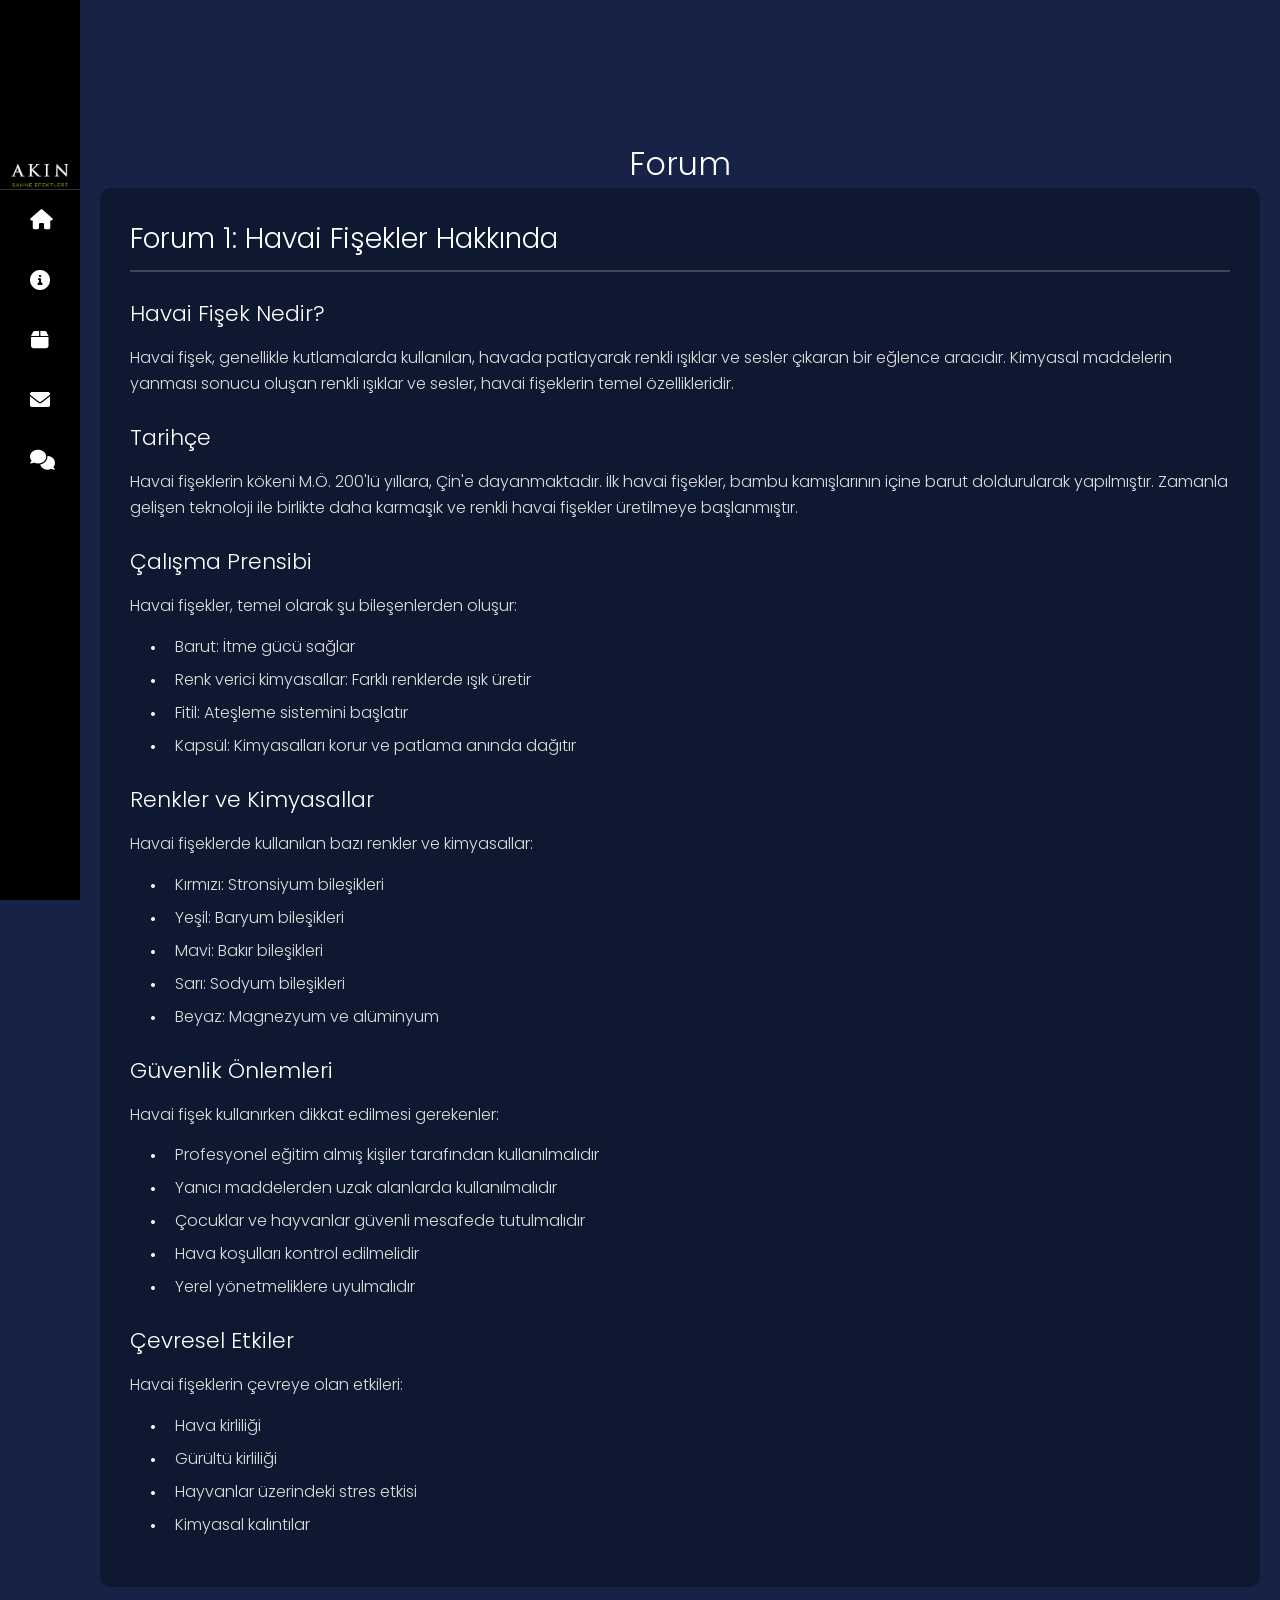
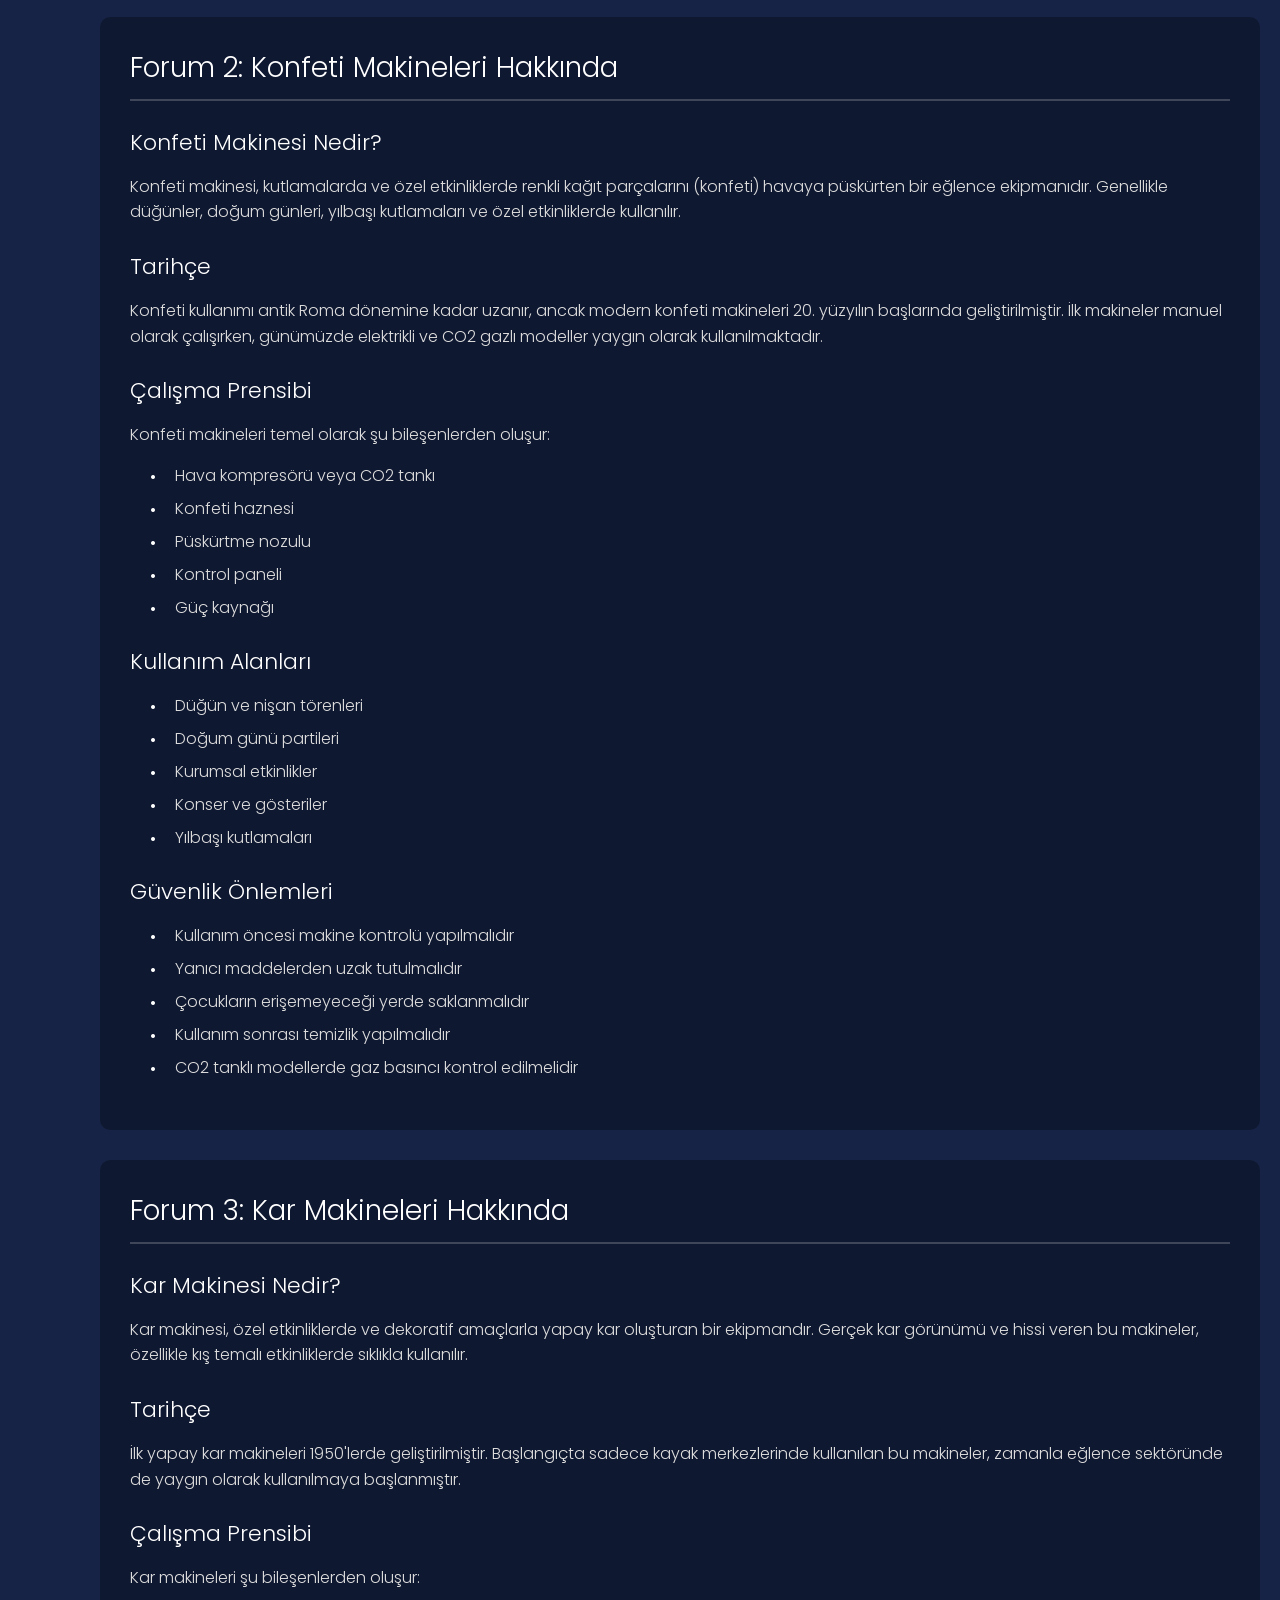
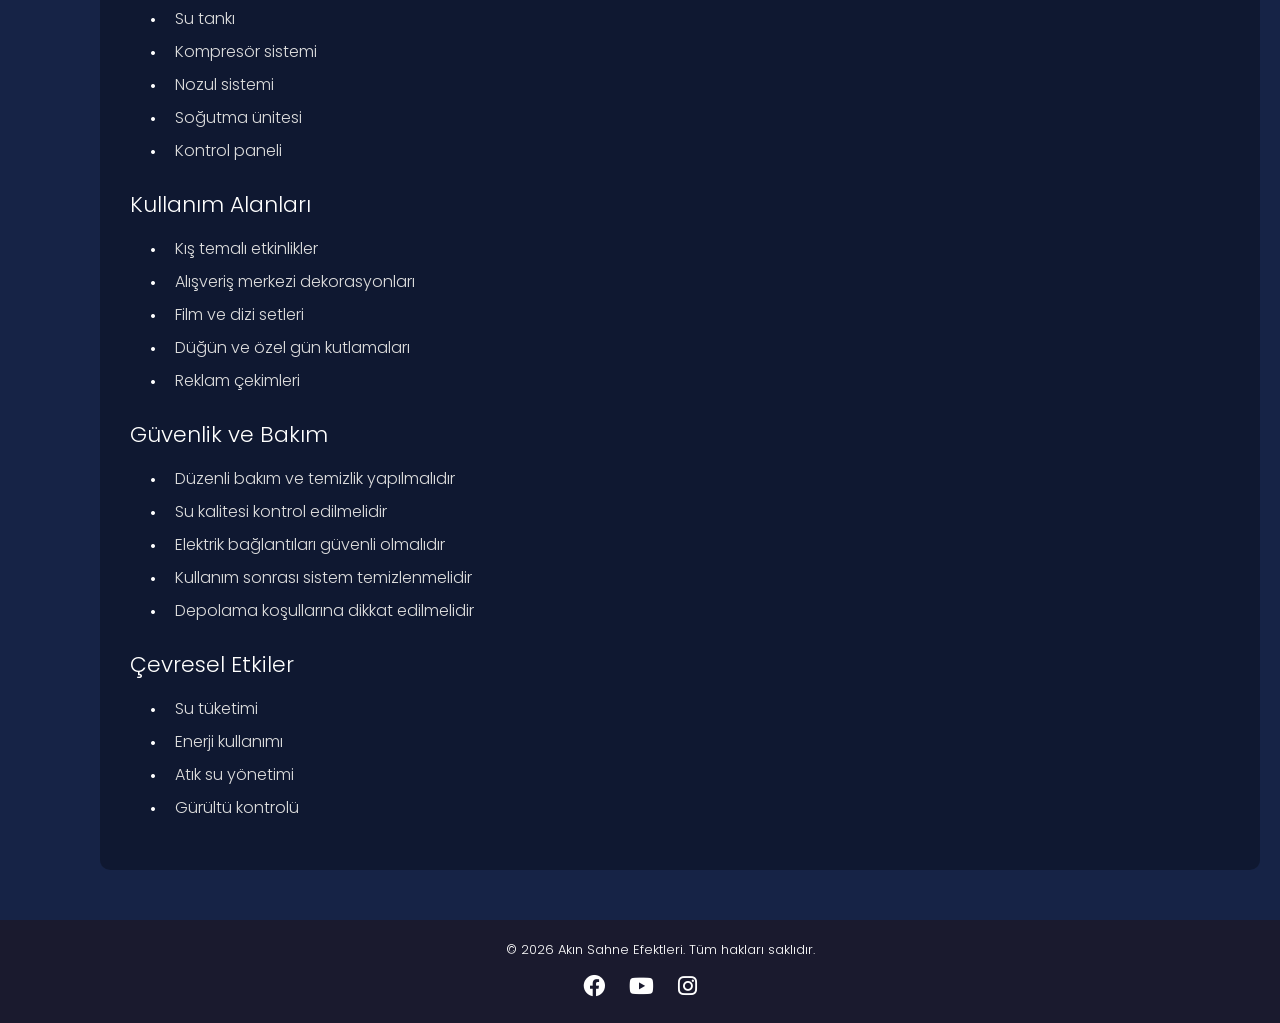
==== forum.html @ 1e7ed553 "Add files via upload" ====
<!DOCTYPE html>

 <!DOCTYPE html>

<html lang="tr">
<head>
    <meta charset="UTF-8">
    <meta name="viewport" content="width=device-width, initial-scale=1.0">
    <title>Forum</title>
    <link rel="stylesheet" href="css/style.css">
    <link rel="stylesheet" href="https://cdnjs.cloudflare.com/ajax/libs/font-awesome/6.0.0/css/all.min.css">
</head>
<body>

    <div class="navbar" id="navbar">

        <div class="logo-container">
            <img src="logo-closed.png" alt="Kapalı Logo" class="navbar-logo closed-logo">
            <img src="logo-open.gif" alt="Açık Logo" class="navbar-logo open-logo">
        </div>
        <a href="index.html"><i class="fas fa-home"></i><span> Anasayfa</span></a>
        <a href="hakkimizda.html"><i class="fas fa-info-circle"></i><span> Hakkımızda</span></a>
         <a href="uzmanliklar.html" class="dropbtn"><i class="fas fa-box"></i><span> Ürünler</span></a>
            <!-- <div class="dropdown-content"> -->
                <!-- <a href="#"><i class="fas fa-fire"></i> Havai Fişek</a> -->
                <!-- <a href="#"><i class="fas fa-mountain"></i> Volkan-Şelale</a> -->
                <!-- <a href="#"><i class="fas fa-star"></i> Konfeti</a> -->
                <!-- <a href="#"><i class="fas fa-cloud"></i> Sis Makinesi</a> -->
                <!-- <a href="#"><i class="fas fa-wind"></i> JO2 Jet</a> -->
                <!-- <a href="#"><i class="fas fa-fire-alt"></i> Alev Makinesi</a> -->
                <!-- <a href="#"><i class="fas fa-snowflake"></i> Kuru Buz</a> -->
                <!-- <a href="#"><i class="fas fa-circle"></i> Balon</a> -->
            <!-- </div> -->
        <!-- </div> -->
        <a href="iletisim.html"><i class="fas fa-envelope"></i><span> İletişim</span></a>
        <div class="dropdown">
            <a href="forum.html" class="dropbtn"><i class="fas fa-comments"></i><span> Forum</span></a>
            <!-- <div class="dropdown-content"> -->
                <!-- <a href="forum.html"><i class="fas fa-comment"></i> Forum 1</a> -->
                <!-- <a href="forum.html"><i class="fas fa-comment"></i> Forum 2</a> -->
                <!-- <a href="forum.html"><i class="fas fa-comment"></i> Forum 3</a> -->
            <!-- </div> -->

            </div>
        </div>
    </div>

    





 
     <script src="js/scripts.js"></script>
 

 <div id="main">
        <div class="content">
            <h1 style="color: #fff; text-align: center;">Forum</h1>
            <div class="forum-container">
                <div class="forum-category">
                    <h2></h2>
                    <div class="forum-topic">
                        
                        <p></p>
                    </div>
                    <div class="forum-topic">
                        <h3></h3>
                        <p></p>
                    </div>
                    <div class="forum-topic">
                        <h3></h3>
                        <p></p>
   </div>
   </div>
 </div>
            <div class="forum-section">
                <h2>Forum 1: Havai Fişekler Hakkında</h2>
                <div class="forum-content">
                    <h3>Havai Fişek Nedir?</h3>
                    <p>Havai fişek, genellikle kutlamalarda kullanılan, havada patlayarak renkli ışıklar ve sesler çıkaran bir eğlence aracıdır. Kimyasal maddelerin yanması sonucu oluşan renkli ışıklar ve sesler, havai fişeklerin temel özellikleridir.</p>

                    <h3>Tarihçe</h3>
                    <p>Havai fişeklerin kökeni M.Ö. 200'lü yıllara, Çin'e dayanmaktadır. İlk havai fişekler, bambu kamışlarının içine barut doldurularak yapılmıştır. Zamanla gelişen teknoloji ile birlikte daha karmaşık ve renkli havai fişekler üretilmeye başlanmıştır.</p>

                    <h3>Çalışma Prensibi</h3>
                    <p>Havai fişekler, temel olarak şu bileşenlerden oluşur:</p>
                    <ul>
                        <li>Barut: İtme gücü sağlar</li>
                        <li>Renk verici kimyasallar: Farklı renklerde ışık üretir</li>
                        <li>Fitil: Ateşleme sistemini başlatır</li>
                        <li>Kapsül: Kimyasalları korur ve patlama anında dağıtır</li>
                    </ul>

                    <h3>Renkler ve Kimyasallar</h3>
                    <p>Havai fişeklerde kullanılan bazı renkler ve kimyasallar:</p>
                    <ul>
                        <li>Kırmızı: Stronsiyum bileşikleri</li>
                        <li>Yeşil: Baryum bileşikleri</li>
                        <li>Mavi: Bakır bileşikleri</li>
                        <li>Sarı: Sodyum bileşikleri</li>
                        <li>Beyaz: Magnezyum ve alüminyum</li>
                    </ul>

                    <h3>Güvenlik Önlemleri</h3>
                    <p>Havai fişek kullanırken dikkat edilmesi gerekenler:</p>
                    <ul>
                        <li>Profesyonel eğitim almış kişiler tarafından kullanılmalıdır</li>
                        <li>Yanıcı maddelerden uzak alanlarda kullanılmalıdır</li>
                        <li>Çocuklar ve hayvanlar güvenli mesafede tutulmalıdır</li>
                        <li>Hava koşulları kontrol edilmelidir</li>
                        <li>Yerel yönetmeliklere uyulmalıdır</li>
                    </ul>

                    <h3>Çevresel Etkiler</h3>
                    <p>Havai fişeklerin çevreye olan etkileri:</p>
                    <ul>
                        <li>Hava kirliliği</li>
                        <li>Gürültü kirliliği</li>
                        <li>Hayvanlar üzerindeki stres etkisi</li>
                        <li>Kimyasal kalıntılar</li>
                    </ul>
   </div>
 </div>
 
            <div class="forum-section">
                <h2>Forum 2: Konfeti Makineleri Hakkında</h2>
                <div class="forum-content">
                    <h3>Konfeti Makinesi Nedir?</h3>
                    <p>Konfeti makinesi, kutlamalarda ve özel etkinliklerde renkli kağıt parçalarını (konfeti) havaya püskürten bir eğlence ekipmanıdır. Genellikle düğünler, doğum günleri, yılbaşı kutlamaları ve özel etkinliklerde kullanılır.</p>

                    <h3>Tarihçe</h3>
                    <p>Konfeti kullanımı antik Roma dönemine kadar uzanır, ancak modern konfeti makineleri 20. yüzyılın başlarında geliştirilmiştir. İlk makineler manuel olarak çalışırken, günümüzde elektrikli ve CO2 gazlı modeller yaygın olarak kullanılmaktadır.</p>

                    <h3>Çalışma Prensibi</h3>
                    <p>Konfeti makineleri temel olarak şu bileşenlerden oluşur:</p>
                    <ul>
                        <li>Hava kompresörü veya CO2 tankı</li>
                        <li>Konfeti haznesi</li>
                        <li>Püskürtme nozulu</li>
                        <li>Kontrol paneli</li>
                        <li>Güç kaynağı</li>
                    </ul>

                    <h3>Kullanım Alanları</h3>
                    <ul>
                        <li>Düğün ve nişan törenleri</li>
                        <li>Doğum günü partileri</li>
                        <li>Kurumsal etkinlikler</li>
                        <li>Konser ve gösteriler</li>
                        <li>Yılbaşı kutlamaları</li>
                    </ul>

                    <h3>Güvenlik Önlemleri</h3>
                    <ul>
                        <li>Kullanım öncesi makine kontrolü yapılmalıdır</li>
                        <li>Yanıcı maddelerden uzak tutulmalıdır</li>
                        <li>Çocukların erişemeyeceği yerde saklanmalıdır</li>
                        <li>Kullanım sonrası temizlik yapılmalıdır</li>
                        <li>CO2 tanklı modellerde gaz basıncı kontrol edilmelidir</li>
                    </ul>
   </div>
 </div>
 
            <div class="forum-section">
                <h2>Forum 3: Kar Makineleri Hakkında</h2>
                <div class="forum-content">
                    <h3>Kar Makinesi Nedir?</h3>
                    <p>Kar makinesi, özel etkinliklerde ve dekoratif amaçlarla yapay kar oluşturan bir ekipmandır. Gerçek kar görünümü ve hissi veren bu makineler, özellikle kış temalı etkinliklerde sıklıkla kullanılır.</p>

                    <h3>Tarihçe</h3>
                    <p>İlk yapay kar makineleri 1950'lerde geliştirilmiştir. Başlangıçta sadece kayak merkezlerinde kullanılan bu makineler, zamanla eğlence sektöründe de yaygın olarak kullanılmaya başlanmıştır.</p>

                    <h3>Çalışma Prensibi</h3>
                    <p>Kar makineleri şu bileşenlerden oluşur:</p>
                    <ul>
                        <li>Su tankı</li>
                        <li>Kompresör sistemi</li>
                        <li>Nozul sistemi</li>
                        <li>Soğutma ünitesi</li>
                        <li>Kontrol paneli</li>
                    </ul>

                    <h3>Kullanım Alanları</h3>
                    <ul>
                        <li>Kış temalı etkinlikler</li>
                        <li>Alışveriş merkezi dekorasyonları</li>
                        <li>Film ve dizi setleri</li>
                        <li>Düğün ve özel gün kutlamaları</li>
                        <li>Reklam çekimleri</li>
                    </ul>

                    <h3>Güvenlik ve Bakım</h3>
                    <ul>
                        <li>Düzenli bakım ve temizlik yapılmalıdır</li>
                        <li>Su kalitesi kontrol edilmelidir</li>
                        <li>Elektrik bağlantıları güvenli olmalıdır</li>
                        <li>Kullanım sonrası sistem temizlenmelidir</li>
                        <li>Depolama koşullarına dikkat edilmelidir</li>
                    </ul>

                    <h3>Çevresel Etkiler</h3>
                    <ul>
                        <li>Su tüketimi</li>
                        <li>Enerji kullanımı</li>
                        <li>Atık su yönetimi</li>
                        <li>Gürültü kontrolü</li>
                    </ul>
   </div>
 </div>
  </div>
</div>






    <script>
        // Temel değişkenler
        const navbar = document.querySelector('.navbar');
        const main = document.getElementById('main');
        const mobileMenuBtn = document.querySelector('.mobile-menu-btn');
        const closeBtn = document.querySelector('.close-btn');
        let isMobile = window.innerWidth <= 768;
        let isHovering = false;

        // Mobil menü kontrolü
        function toggleNav() {
            if (isMobile) {
                navbar.classList.toggle('active');
                document.body.classList.toggle('navbar-active');
                
                if (navbar.classList.contains('active')) {
                    navbar.style.width = '250px';
                    main.style.marginLeft = '250px';
                    main.style.width = 'calc(100% - 250px)';
                } else {
                    navbar.style.width = '60px';
                    main.style.marginLeft = '60px';
                    main.style.width = 'calc(100% - 60px)';
                }
            }
        }

        // Logo animasyonu
        document.querySelector('.navbar').addEventListener('mouseover', function () {
            const gifLogo = document.querySelector('.open-logo');
            if (gifLogo) {
                const src = gifLogo.src;
                gifLogo.src = '';
                gifLogo.src = src;
            }
        });
    </script>

    <!-- <div id="main"> -->
        <!-- <div class="content"> -->
            <!-- <h1>Forum</h1> -->
            <!-- <div class="forum-container"> -->
                <!-- <div class="forum-category"> -->
                    <!-- <h2><i class="fas fa-comments"></i> Genel Tartışma</h2> -->
                    <!-- <div class="forum-topic"> -->
                        <!-- <h3>Forum 1</h3> -->
                        <!-- <p>Genel konular hakkında tartışmalar ve paylaşımlar.</p> -->
                    <!-- </div> -->
                    <!-- <div class="forum-topic"> -->
                        <!-- <h3>Forum 2</h3> -->
                        <!-- <p>Ürünlerimiz hakkında sorular ve cevaplar.</p> -->
                    <!-- </div> -->
                    <!-- <div class="forum-topic"> -->
                        <!-- <h3>Forum 3</h3> -->
                        <!-- <p>Etkinlikler ve organizasyonlar hakkında bilgiler.</p> -->
                    <!-- </div> -->
                <!-- </div> -->
            <!-- </div> -->
        <!-- </div> -->
    <!-- </div> -->

<style>
  footer.social-foot a { color: #fff; font-size: 22px; margin: 0 10px; transition: 0.2s; text-decoration: none; }
  footer.social-foot a:hover { opacity: 0.7; transform: scale(1.1); }
  /* optional brand colors on hover */
  footer.social-foot a:hover .fa-facebook { color: #1877f2; }
  footer.social-foot a:hover .fa-youtube { color: #ff0000; }
  footer.social-foot a:hover .fa-instagram { color: #e4405f; }
</style>

<footer style="background:#1a1a2e; color:white; padding:20px; text-align:center; width:100%; font-size:13px; display:flex; flex-direction:column; align-items:center; gap:10px;" class="social-foot">
  <p style="margin:0; padding-left:40px;">© 2026 Akın Sahne Efektleri. Tüm hakları saklıdır.</p>
  <div>
    <a href="https://www.facebook.com/people/Ak%C4%B1n-havaifi%C5%9Fek/100064888848456/?locale=en_GB#" target="_blank" aria-label="Facebook"><i class="fab fa-facebook"></i></a>
    <a href="https://www.youtube.com/@recaibat7346" target="_blank" aria-label="YouTube"><i class="fab fa-youtube"></i></a>
    <a href="https://www.instagram.com/akinsahneefektleri/" target="_blank" aria-label="Instagram"><i class="fab fa-instagram"></i></a>
  </div>
</footer>
</body>
</html>
---- css/style.css ----
/* ===== TEMEL AYARLAR ===== */
@import url('https://fonts.googleapis.com/css2?family=Poppins:wght@300;400;500&display=swap');
* {
    margin: 0;
    padding: 0;
    box-sizing: border-box;
    font-family: 'Poppins', sans-serif;
    font-weight: 300;
}

body {
    background-color: #162346;
    transition: margin-left 0.5s;
}





h1 {
    color: #fff !important;
}






/* Yaptigimiz İşler butonu stili */
.yaptigimizisler {
    background-color: #162346;
    color: white;
    padding: 10px 20px;
    border-radius: 5px; /* Yuvarlatılmış köşeler */
    text-decoration: none;
    margin: 10px;
}




/* ===== İLETİŞİM SAYFASI ===== */
.contact-info {
    background: rgba(255, 255, 255, 0.1);
    padding: 30px;
    border-radius: 10px;
    margin-bottom: 30px;
}

.contact-info h2 {
    color: #fff;
    margin-bottom: 20px;
    font-size: 24px;
}

.contact-info ul {
    list-style: none;
    padding: 0;
}

.contact-info li {
    color: #ddd;
    margin-bottom: 15px;
    font-size: 16px;
    display: flex;
    align-items: center;
}

.contact-info li i {
    margin-right: 15px;
    font-size: 20px;
    color: #fff;
}

.contact-info a {
    color: #ddd;
    text-decoration: none;
    transition: color 0.3s ease;
}

.contact-info a:hover {
    color: #fff;
}

.map-container {
    background: rgba(255, 255, 255, 0.1);
    padding: 30px;
    border-radius: 10px;
}

.map-container h2 {
    color: #fff;
    margin-bottom: 20px;
    font-size: 24px;
}

.map {
    width: 100%;
    height: 450px;
    border-radius: 5px;
    overflow: hidden;
}

.map iframe {
    width: 100%;
    height: 100%;
    border: none;
}



/* Forum Sayfası Stilleri */
.forum-section {
    background: rgba(0, 0, 0, 0.3);
    border-radius: 10px;
    padding: 30px;
    margin-bottom: 30px;
}

.forum-section h2 {
    color: #fff;
    font-size: 28px;
    margin-bottom: 20px;
    border-bottom: 2px solid rgba(255, 255, 255, 0.2);
    padding-bottom: 10px;
}

.forum-content h3 {
    color: #fff;
    font-size: 22px;
    margin: 25px 0 15px;
}

.forum-content p {
    color: #ddd;
    line-height: 1.6;
    margin-bottom: 15px;
}

.forum-content ul {
    list-style-type: none;
    padding-left: 20px;
    margin-bottom: 20px;
}

.forum-content ul li {
    color: #ddd;
    margin-bottom: 8px;
    position: relative;
    padding-left: 25px;
}

.forum-content ul li:before {
    content: "•";
    color: #fff;
    position: absolute;
    left: 0;
    font-size: 18px;
}






/* Hakkımızda Sayfası Stilleri */
.about-content {
    max-width: 600px;
    margin: 0 auto;
    padding: 20px;
    text-align: left;
}

.about-section {
    margin-bottom: 30px;
    padding: 15px;
    background: rgba(0, 0, 0, 0.2);
    border-radius: 10px;
    box-shadow: 0 4px 8px rgba(0, 0, 0, 0.2);
	
}

.about-section h2 {
    color: #fff;
    font-size: 20px;
    margin-bottom: 15px;

}

.about-section p {
    color: #ddd;
    line-height: 1.6;
    margin-bottom: 15px;
    text-align: right;
    font-size: 14px;
	    text-align: left;

}

.about-image {
    width: 100%;
    max-width: 400px;
    height: auto;
    margin: 15px auto;
    display: block;
    border-radius: 10px;
    box-shadow: 0 4px 8px rgba(0, 0, 0, 0.3);
}

.about-image-container {
    text-align: center;
    margin: 20px 0;
}








/* ===== NAVBAR ===== */
.navbar {
    height: 100vh;
    width: 80px;
    position: fixed;
    z-index: 1000;
    top: 0;
    left: 0;
    background-color: black;
    overflow-x: hidden;
    transition: all 0.3s ease;
    padding: 50px 0 0 0;
    white-space: nowrap;
    scrollbar-width: none;
    -ms-overflow-style: none;
    display: flex;
    flex-direction: column;
	overflow-y: auto;
}

.navbar::-webkit-scrollbar {
    display: none;
}

.navbar:hover {
    width: 250px;
}

/* ===== LOGO ===== */
.logo-container {
    text-align: center;
    border-bottom: 1px solid #333;
    padding: 40px 0;
    height: 140px;
    display: flex;
    align-items: center;
    justify-content: center;
    position: relative;
    flex-shrink: 0;
}

.navbar-logo {
    transition: all 0.3s ease;
    position: absolute;
    left: 50%;
    top: 50%;
    transform: translate(-50%, -50%);
}

.closed-logo {
    width: 60px;
    height: auto;
    opacity: 1;
	margin-top: 50px;
}

.open-logo {
    width: 160px;
    height: auto;
    opacity: 0;
}

.navbar:hover .closed-logo {
    opacity: 0;
}

.navbar:hover .open-logo {
    opacity: 1;
}

/* ===== MENÜ LİNKLERİ ===== */
.navbar a {
    padding: 20px 16px;
    text-decoration: none;
    font-size: 16px;
    color: #fff;
    display: flex;
    align-items: center;
    justify-content: center;
    transition: 0.2s;
    opacity: 1;
    letter-spacing: 0.5px;
    margin: 0;
    flex-shrink: 0;
}

.navbar a:hover {
    color: #ccc;
    background-color: transparent !important;
}

.navbar a i {
    width: 20px;
    text-align: center;
    margin-right: 0;
    font-size: 20px;
    transition: margin-right 0.3s ease;
}

.navbar:hover a {
    justify-content: flex-start;
}

.navbar:hover a i {
    margin-right: 10px;
}

.navbar a span {
    opacity: 0;
    transition: opacity 0.3s ease;
    margin-left: 0;
}


.navbar:hover a span {
    opacity: 1;
    margin-left: 15px;
}

/* Navbar kapalıyken sadece ikonları göster */
.navbar:not(:hover) a span {
    display: none;
}

/* ===== AÇILIR MENÜ ===== */
.dropdown {
    position: relative;
    width: 100%;
	transition: all 0.3s ease;
	
}

.dropdown-content {
    position: relative;
    left: 0;
    background-color: black;
    display: none;
    min-width: 100%;
	transition: all 0.3s ease;
    max-height: 0;
    overflow: hidden;
    opacity: 0;
	
}

.dropdown:hover .dropdown-content {
    display: block;
	max-height: 500px; /* Yeterli büyük bir değer */
    opacity: 1;
}

.dropdown-content a {
    font-size: 15px;
    padding: 10px 16px 10px 46px;
    color: #ddd;
}

.dropdown-content a:hover {
    background-color: rgba(255, 255, 255, 0.1);
}

/* ===== ANA İÇERİK ===== */
#main {
    transition: all 0.3s ease;
    padding: 0;
    margin-left: 80px;
    margin-top: 120px;
	    min-height: 100vh; /* Sayfa boyunca uzat */
    overflow-x: hidden; /* Yatay kaymayı engelle */
}

.navbar:hover ~ #main {
    margin-left: 250px;
}

/* ===== MOBİL MENÜ BUTONU ===== */


/* ===== MOBİL UYUMLULUK ===== */
@media (max-width: 768px) {
    .navbar {
        width: 60px;
        transition: all 0.3s ease;
        position: fixed;
        height: 100vh;
        background-color: black;
        z-index: 1000;
        overflow-y: auto;
        display: flex;
        flex-direction: column;
        padding-top: 0;
		padding-bottom: 0;
        top: 0;
        left: 0;
		bottom: 0;




    }
    
    .navbar.active {
        width: 250px;
    }
    
    #main {
        margin-left: 60px;
        transition: all 0.3s ease;
        width: calc(100% - 60px);
        position: relative;
        z-index: 1;
    }

    .navbar.active ~ #main {
        margin-left: 250px;
        width: calc(100% - 250px);
    }
    
    .mobile-menu-btn {
        display: block;
        position: fixed;
        top: 20px;
        left: 20px;
        z-index: 1100;
        background: black;
        color: white;
        border: none;
        padding: 10px;
        border-radius: 5px;
        cursor: pointer;
        font-size: 20px;
    }



    .navbar a {
        padding: 15px 20px;
        display: flex;
        align-items: center;
        color: white;
        text-decoration: none;
        opacity: 1;
        width: 100%;
        
        margin-top: 10px;
    }

    .navbar a span {

        margin-left: 15px;
    }

    .navbar.active a span {
        opacity: 1;
        display: block;
    }

    .navbar a i {
        margin-right: 0;
        font-size: 20px;
        width: 20px;
        text-align: center;
    }

    .navbar.active a i {
        margin-right: 15px;
    }

    .logo-container {
        padding: 20px 0;
        height: auto;
        
        margin-bottom: 0;
        display: flex;
        justify-content: center;
        align-items: center;
        margin-top: 80px;
        margin-bottom: 70px;
    }

    .closed-logo {
		  
        width: 40px;
        opacity: 1;
    }

    .open-logo {
        width: 160px;
        opacity: 0;
    }

    .navbar.active .closed-logo {
        opacity: 0;
    }

    .navbar.active .open-logo {
        opacity: 1;
    }

    .dropdown-content {
        position: static;
        width: 100%;
        background-color: #222;
        display: none;
        border-left: 4px solid #444;
    }

    .dropdown:hover .dropdown-content {
        display: block;
    }

    .dropdown-content a {
        padding-left: 50px;
        font-size: 14px;
    }

    body.navbar-active {
        overflow: hidden;
    }
}

@media (max-width: 576px) {
    .filters {
        top: 10px;
        right: 0;


		
		
	 grid-template-columns: repeat(1, 1fr); /* 2 sütunlu grid */
      grid-auto-rows: auto; /* Otomatik yükseklik */
        gap: 8px;
      max-width: 95%;
      display: grid !important; /* Flex yerine grid zorla */
      margin-left: 130px;
      right: 0!important;
      z-index: 1!important;

    }
    
    .filter-btn {
        font-size: 13px;
        padding: 3px 5px;
    }
}

/* ===== FİLTRE BUTONLARI ===== */
.filters {
    position: relative;
    top: 20px;
    right: 20px;
    z-index: 999;
    display: flex;
    gap: 35px;
    justify-content: flex-end;
    width: auto;
    background-color: rgba(22, 35, 70, 0.8);
    padding: 12px 30px;
    border-radius: 30px;
    white-space: nowrap;
    
}

.filter-btn[data-filter="all"] {
    display: none;
}

.filter-btn {
    background: none !important;
    border: none !important;
    outline: none !important;
    box-shadow: none !important;
    color: #909cb9 !important;
    padding: 0 !important;
    cursor: pointer;
    font-size: 15px;
    transition: all 0.3s ease;
    font-weight: 300;
    letter-spacing: 1px;
    text-transform: uppercase;
}

.filter-btn.active {
    color: #fff !important;
    font-weight: 400;
}

.filter-btn:hover {
    color: #fff !important;
    transform: translateY(-2px);
}

/* ===== VİDEO GALERİ ===== */
.video-gallery {
    display: grid;
    grid-template-columns: repeat(3, 1fr);
    gap: 0;
    margin: 0;
    overflow: hidden;
    width: 100%;
    position: relative;
    z-index: 1;
}

.video-item {
    position: relative;
    padding-bottom: 56.25%;
    height: 0;
    overflow: hidden;
}

.video-item iframe {
    position: absolute;
    top: 0;
    left: 0;
    width: 100%;
    height: 100%;
    border: 0;
}

/* ===== RESPONSIVE TASARIM ===== */
@media (max-width: 992px) {
    .video-gallery {
        grid-template-columns: repeat(2, 1fr);
    }
    
    .filters {
        gap: 10px;
        padding: 8px 15px;
    }
	
	
	
	
	

}

@media (max-width: 576px) {
    .video-gallery {
        grid-template-columns: 1fr;
    }
    
    .filters {
        top: 20px;
        right: 10px;
        max-width: 95%;
    }
    
    .filter-btn {
        font-size: 13px;
        padding: 5px 10px;
    }
}

/* ===== İÇERİK ALANI ===== */
.content {
    padding: 20px;
    max-width: 1200px;
    margin: 0 auto;
}

.product-grid {
    display: grid;
    grid-template-columns: repeat(auto-fill, minmax(250px, 1fr));
    gap: 20px;
    

.product-card {
    background: rgba(255, 255, 255, 0.1);
    border-radius: 10px;
    padding: 20px;
    text-align: center;
    color: white;
}

.product-card img {
    width: 100%;
    height: auto;
    border-radius: 5px;
    margin-bottom: 15px;
}

.product-card h3 {
    margin-bottom: 10px;
    font-size: 1.2em;
}

.product-card p {
    color: #ddd;
    line-height: 1.6;
}



.close-btn:hover {
    color: #ccc;
    transform: scale(1.1);
}

/* ===== ALT MENÜLER ===== */
.submenu {
    position: absolute;
    left: 100%;
    top: 0;
    width: 200px;
    background-color: rgba(51, 51, 51, 0.95);
    display: none;
    transition: all 0.5s ease;
    opacity: 0;
    
    border-left: 1px solid #444;
    
    box-shadow: 2px 0 5px rgba(0,0,0,0.2);
}

.navbar a:hover .submenu {
    display: block;
    opacity: 1;
    transform: translateX(0);
}

.submenu a {
    padding: 12px 20px;
    font-size: 14px;
    display: flex;
    align-items: center;
    justify-content: flex-start;
    transition: all 0.3s ease;
    white-space: nowrap;
}

.submenu a i {
    margin-right: 10px;
    font-size: 16px;
}
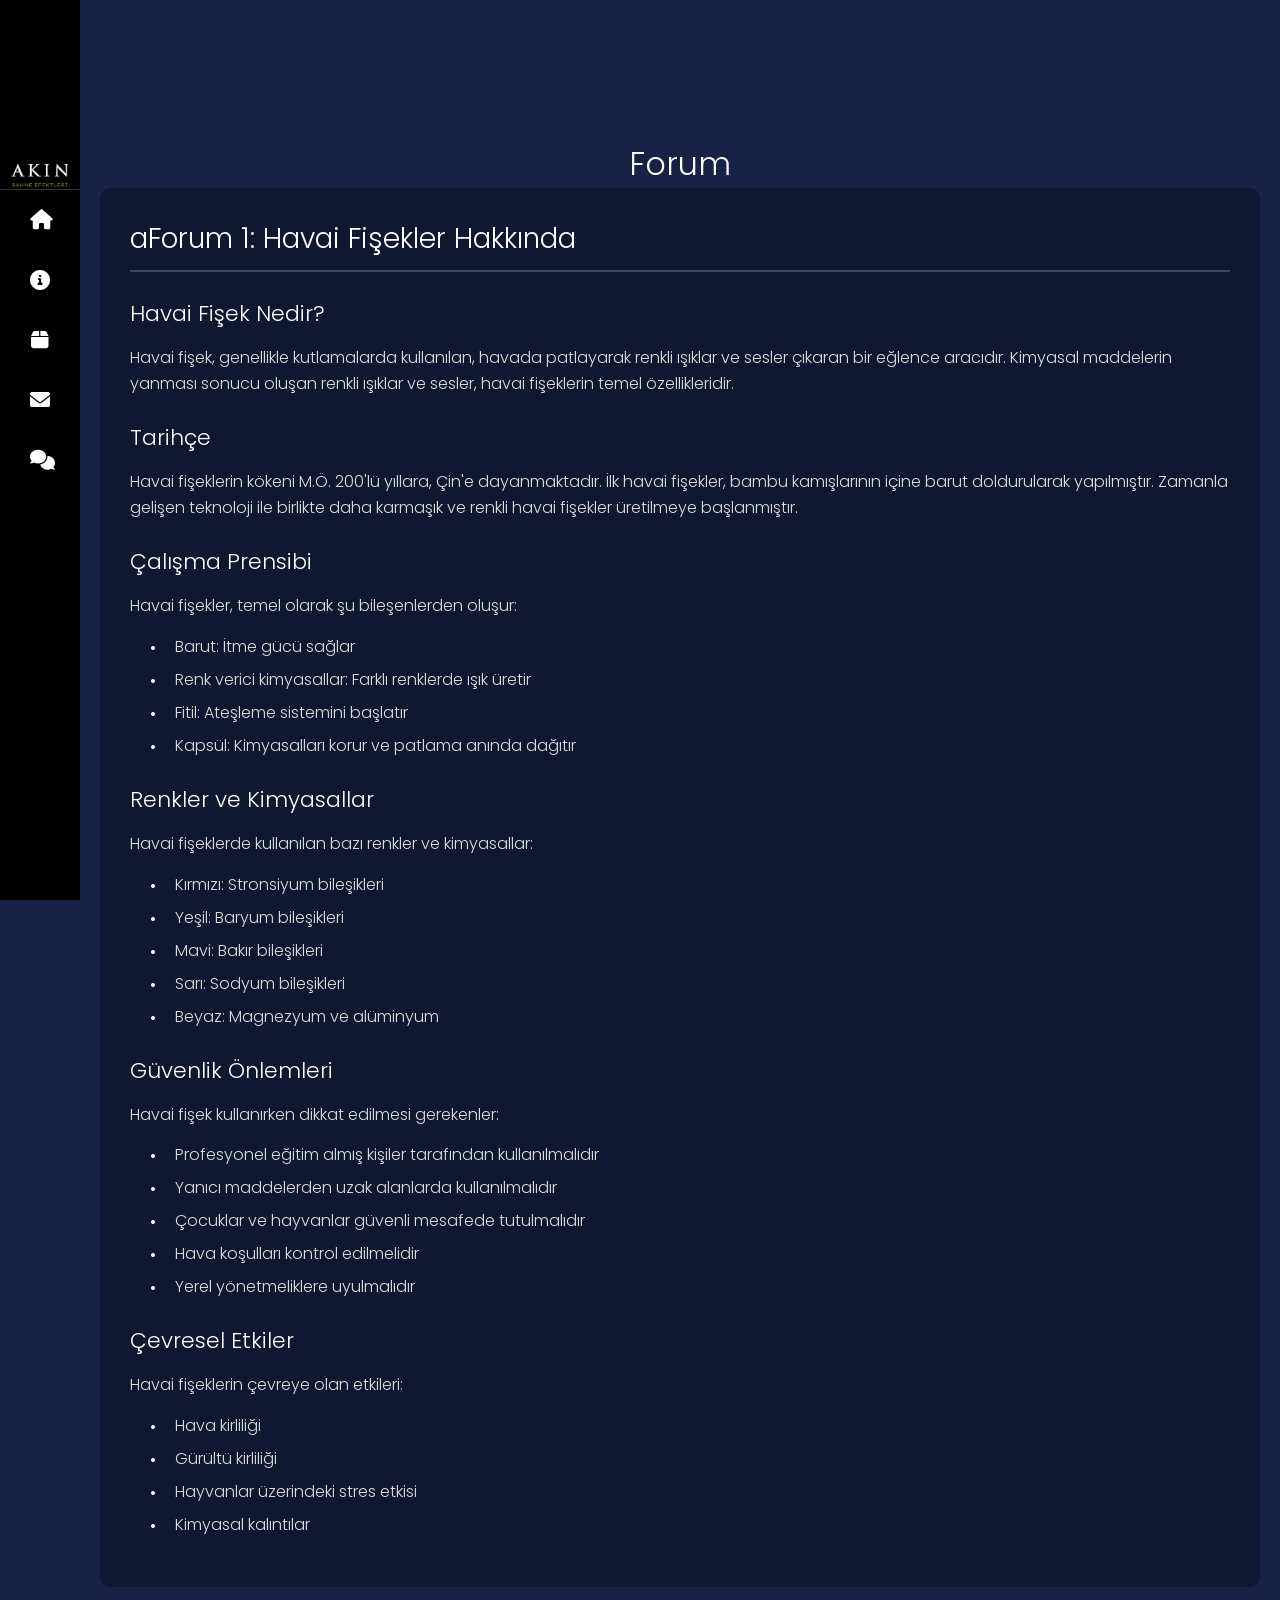
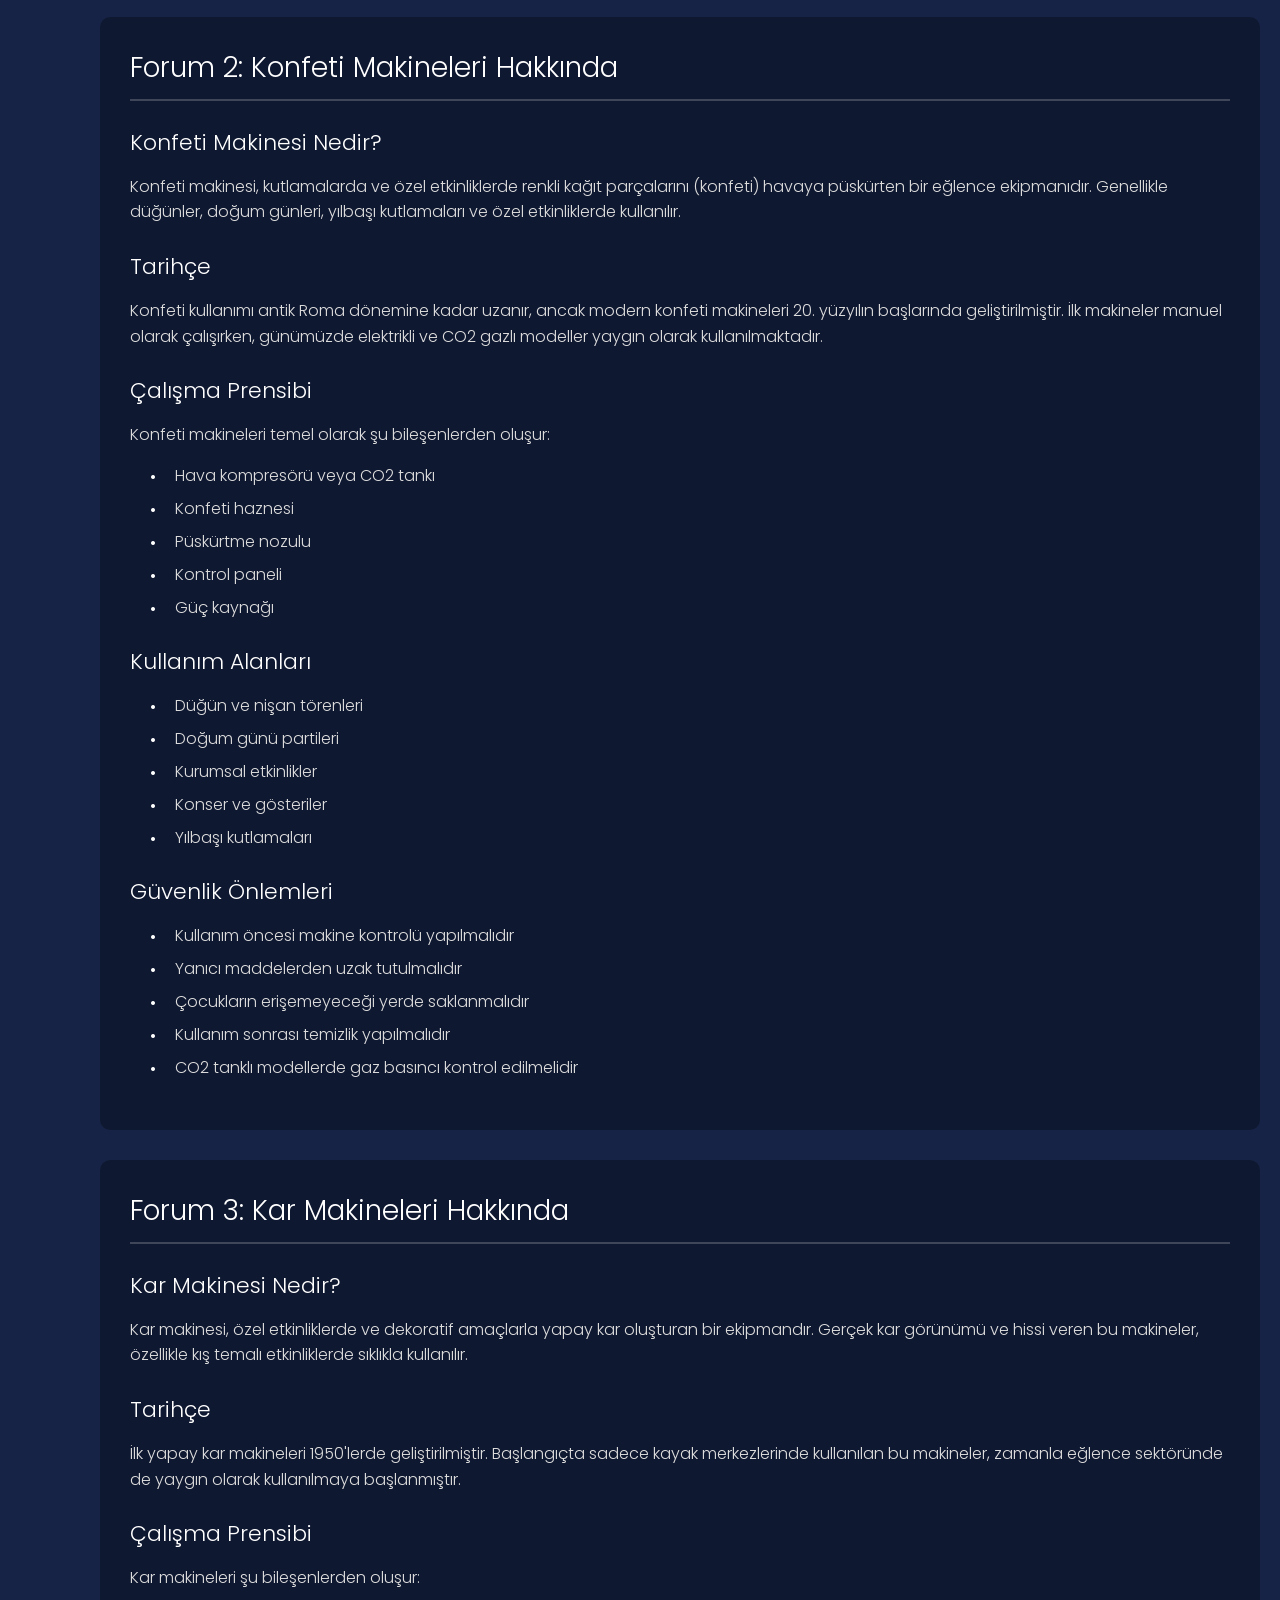
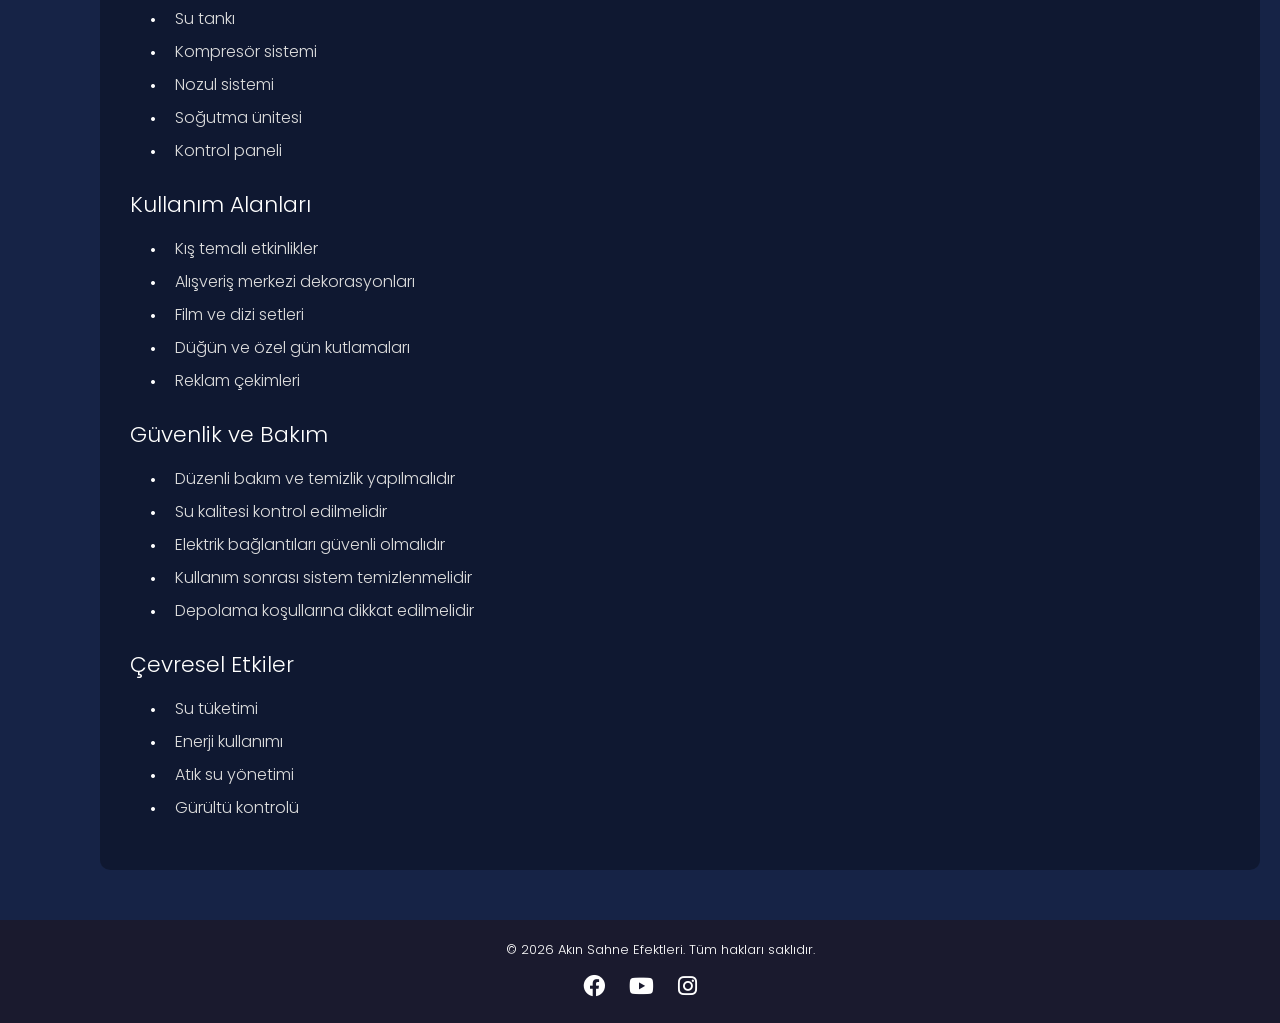
==== commit 9942cad9: "Fix typo in forum section header" ====
--- a/forum.html
+++ b/forum.html
@@ -76,7 +76,7 @@
    </div>
  </div>
             <div class="forum-section">
-                <h2>Forum 1: Havai Fişekler Hakkında</h2>
+                <h2>aForum 1: Havai Fişekler Hakkında</h2>
                 <div class="forum-content">
                     <h3>Havai Fişek Nedir?</h3>
                     <p>Havai fişek, genellikle kutlamalarda kullanılan, havada patlayarak renkli ışıklar ve sesler çıkaran bir eğlence aracıdır. Kimyasal maddelerin yanması sonucu oluşan renkli ışıklar ve sesler, havai fişeklerin temel özellikleridir.</p>
